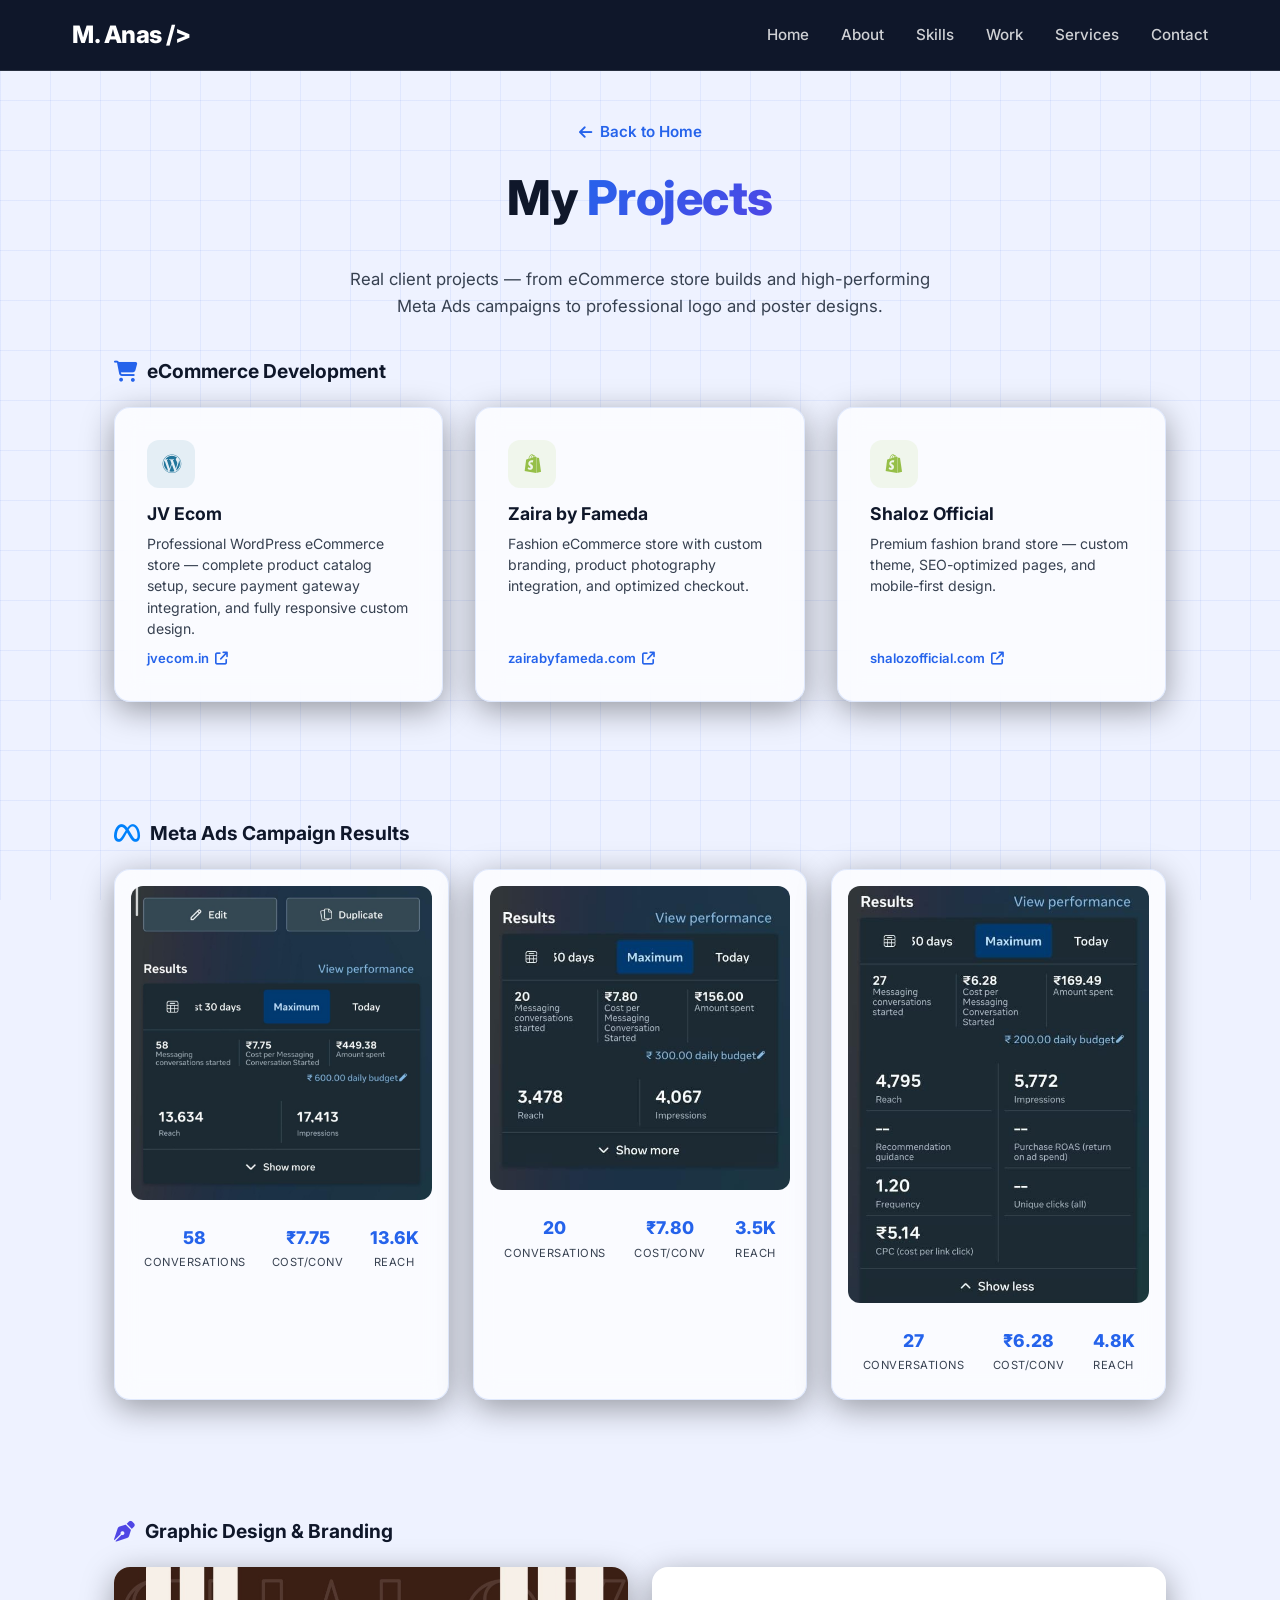
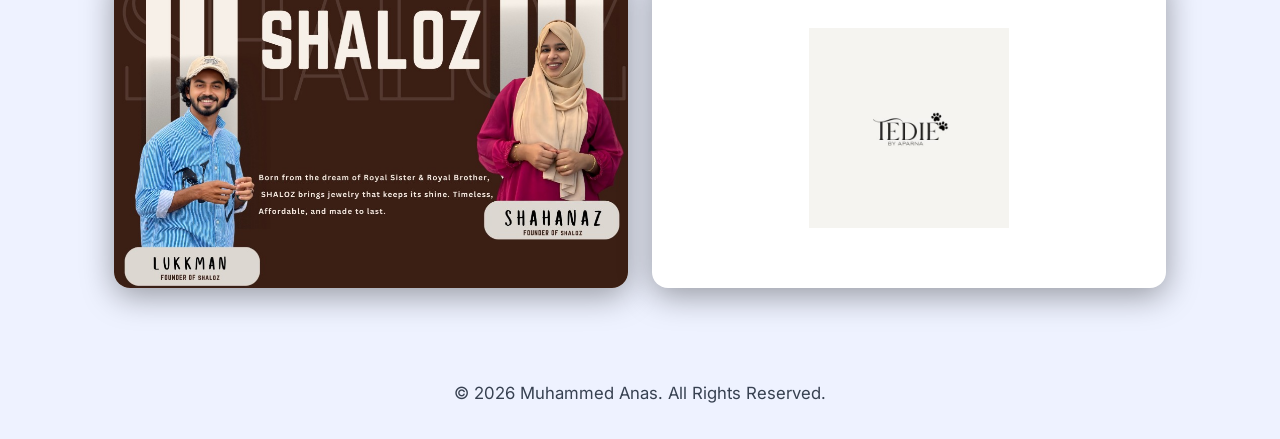
==== projects.html @ 7f7f7939 "Update nav menu: replace Experience with Work, fix logo positioning" ====
<!DOCTYPE html>
<html lang="en">
<head>
    <meta charset="UTF-8">
    <meta name="viewport" content="width=device-width, initial-scale=1.0">
    <title>My Projects | Muhammed Anas</title>
    <meta name="description" content="Portfolio of Muhammed Anas — Shopify store builds and Meta Ads campaign results.">
    <link rel="preconnect" href="https://fonts.googleapis.com">
    <link rel="preconnect" href="https://fonts.gstatic.com" crossorigin>
    <link href="https://fonts.googleapis.com/css2?family=Inter:wght@300;400;500;600;700;800&display=swap" rel="stylesheet">
    <link rel="stylesheet" href="https://cdnjs.cloudflare.com/ajax/libs/font-awesome/6.5.0/css/all.min.css">
    <link rel="stylesheet" href="style.css">
    <style>
        .projects-page-hero {
            padding: 120px 1rem 40px;
            text-align: center;
        }
        .back-btn {
            display: inline-flex;
            align-items: center;
            gap: 8px;
            color: var(--neon-blue);
            text-decoration: none;
            font-weight: 600;
            font-size: 0.95rem;
            margin-bottom: 1.5rem;
            transition: var(--transition-smooth);
        }
        .back-btn:hover { opacity: 0.7; }
    </style>
</head>
<body>
    <!-- Navigation -->
    <nav class="glass-nav" id="mainNav">
        <div class="nav-container">
            <a href="index.html" class="logo">M. Anas /&gt;</a>
            <ul class="nav-links" id="navLinks">
                <li><a href="index.html">Home</a></li>
                <li><a href="index.html#about">About</a></li>
                <li><a href="index.html#skills">Skills</a></li>
                <li><a href="projects.html">Work</a></li>
                <li><a href="index.html#services">Services</a></li>
                <li><a href="index.html#contact">Contact</a></li>
            </ul>
            <div class="mobile-menu-btn" id="mobileMenuBtn" onclick="document.getElementById('navLinks').classList.toggle('active'); this.classList.toggle('active')">
                <span></span><span></span><span></span>
            </div>
        </div>
    </nav>

    <!-- Page Header -->
    <div class="projects-page-hero">
        <a href="index.html" class="back-btn"><i class="fa-solid fa-arrow-left"></i> Back to Home</a>
        <h1 class="section-title" style="font-size: clamp(2rem, 6vw, 3rem);">My <span class="text-gradient">Projects</span></h1>
        <p class="text-muted mx-auto max-w-600">Real client projects — from eCommerce store builds and high-performing Meta Ads campaigns to professional logo and poster designs.</p>
    </div>

    <!-- eCommerce Projects -->
    <section class="section" style="padding-top: 0;">
        <div class="container">
            <h3 class="subsection-title"><i class="fa-solid fa-cart-shopping" style="color: var(--neon-blue);"></i> eCommerce Development</h3>
            <div class="projects-grid">
                <a href="https://www.jvecom.in" target="_blank" class="glass-panel project-card">
                    <div class="project-icon" style="background: rgba(33, 117, 155, 0.1);"><i class="fa-brands fa-wordpress" style="color: #21759b;"></i></div>
                    <h4>JV Ecom</h4>
                    <p class="text-muted">Professional WordPress eCommerce store — complete product catalog setup, secure payment gateway integration, and fully responsive custom design.</p>
                    <span class="project-link">jvecom.in <i class="fa-solid fa-arrow-up-right-from-square"></i></span>
                </a>
                <a href="https://www.zairabyfameda.com" target="_blank" class="glass-panel project-card">
                    <div class="project-icon" style="background: rgba(150, 191, 72, 0.1);"><i class="fa-brands fa-shopify" style="color: #96bf48;"></i></div>
                    <h4>Zaira by Fameda</h4>
                    <p class="text-muted">Fashion eCommerce store with custom branding, product photography integration, and optimized checkout.</p>
                    <span class="project-link">zairabyfameda.com <i class="fa-solid fa-arrow-up-right-from-square"></i></span>
                </a>
                <a href="https://www.shalozofficial.com" target="_blank" class="glass-panel project-card">
                    <div class="project-icon" style="background: rgba(150, 191, 72, 0.1);"><i class="fa-brands fa-shopify" style="color: #96bf48;"></i></div>
                    <h4>Shaloz Official</h4>
                    <p class="text-muted">Premium fashion brand store — custom theme, SEO-optimized pages, and mobile-first design.</p>
                    <span class="project-link">shalozofficial.com <i class="fa-solid fa-arrow-up-right-from-square"></i></span>
                </a>
            </div>
        </div>
    </section>

    <!-- Meta Ads Results -->
    <section class="section">
        <div class="container">
            <h3 class="subsection-title"><i class="fa-brands fa-meta" style="color: #0081FB;"></i> Meta Ads Campaign Results</h3>
            <div class="meta-ads-grid">
                <div class="glass-panel meta-ads-card">
                    <img src="meta-ads-1.jpg" alt="Meta Ads Campaign 1 — 58 Conversations, 13.6K Reach" class="meta-ads-img">
                    <div class="meta-ads-stats">
                        <div class="meta-stat"><span class="meta-stat-value">58</span><span class="meta-stat-label">Conversations</span></div>
                        <div class="meta-stat"><span class="meta-stat-value">₹7.75</span><span class="meta-stat-label">Cost/Conv</span></div>
                        <div class="meta-stat"><span class="meta-stat-value">13.6K</span><span class="meta-stat-label">Reach</span></div>
                    </div>
                </div>
                <div class="glass-panel meta-ads-card">
                    <img src="meta-ads-2.jpg" alt="Meta Ads Campaign 2 — 20 Conversations, 3.5K Reach" class="meta-ads-img">
                    <div class="meta-ads-stats">
                        <div class="meta-stat"><span class="meta-stat-value">20</span><span class="meta-stat-label">Conversations</span></div>
                        <div class="meta-stat"><span class="meta-stat-value">₹7.80</span><span class="meta-stat-label">Cost/Conv</span></div>
                        <div class="meta-stat"><span class="meta-stat-value">3.5K</span><span class="meta-stat-label">Reach</span></div>
                    </div>
                </div>
                <div class="glass-panel meta-ads-card">
                    <img src="meta-ads-3.jpg" alt="Meta Ads Campaign 3 — 27 Conversations, 4.8K Reach" class="meta-ads-img">
                    <div class="meta-ads-stats">
                        <div class="meta-stat"><span class="meta-stat-value">27</span><span class="meta-stat-label">Conversations</span></div>
                        <div class="meta-stat"><span class="meta-stat-value">₹6.28</span><span class="meta-stat-label">Cost/Conv</span></div>
                        <div class="meta-stat"><span class="meta-stat-value">4.8K</span><span class="meta-stat-label">Reach</span></div>
                    </div>
                </div>
            </div>
        </div>
    </section>

    <!-- Graphic Design & Branding -->
    <section class="section">
        <div class="container">
            <h3 class="subsection-title"><i class="fa-solid fa-pen-nib" style="color: var(--neon-purple);"></i> Graphic Design & Branding</h3>
            <div class="meta-ads-grid" style="align-items: center;">
                <div class="glass-panel meta-ads-card" style="padding: 0; border: none; overflow: hidden;">
                    <img src="design-poster.jpg" alt="Shaloz Poster Design" style="width: 100%; display: block;">
                </div>
                <div class="glass-panel meta-ads-card" style="padding: 2rem; display: flex; align-items: center; justify-content: center; background: #fff; border: none; height: 100%; min-height: 250px;">
                    <img src="design-logo.jpg" alt="TEDIE by Aparna Logo Design" style="max-width: 100%; max-height: 200px; object-fit: contain;">
                </div>
            </div>
        </div>
    </section>
    <!-- Footer -->
    <footer style="text-align: center; padding: 2rem 1rem; color: var(--text-secondary); font-size: 0.85rem;">
        <p>&copy; 2026 Muhammed Anas. All Rights Reserved.</p>
    </footer>
</body>
</html>
---- style.css ----
/* =============================================
   ORIGINAL DARK THEME - Grid Background Only
   ============================================= */

:root {
    --bg-deep-space: #eef2ff;
    --neon-blue: #2563eb;
    --neon-purple: #4f46e5;
    --neon-cyan: #0284c7;
    --text-primary: #0f172a;
    --text-secondary: #374151;

    --glass-bg: rgba(255, 255, 255, 0.7);
    --glass-border: rgba(37, 99, 235, 0.12);
    --glass-glow: rgba(37, 99, 235, 0.15);

    --primary-blue: #2563eb;
    --primary-violet: #4f46e5;
    --primary-cyan: #0284c7;

    --font-main: 'Inter', sans-serif;
    --transition-smooth: all 0.4s cubic-bezier(0.25, 0.46, 0.45, 0.94);
}

/* ---- Reset ---- */
* { margin: 0; padding: 0; box-sizing: border-box; scroll-behavior: smooth; }

body {
    font-family: var(--font-main);
    background-color: var(--bg-deep-space);
    color: var(--text-primary);
    overflow-x: hidden;
    line-height: 1.6;
    -webkit-font-smoothing: antialiased;
}

/* ---- Grid Background Pattern (replaces canvas) ---- */
body::before {
    content: '';
    position: fixed;
    inset: 0;
    z-index: -1;
    background-image:
        linear-gradient(rgba(37, 99, 235, 0.07) 1px, transparent 1px),
        linear-gradient(90deg, rgba(37, 99, 235, 0.07) 1px, transparent 1px);
    background-size: 50px 50px;
    pointer-events: none;
}

/* Background Animated Tools */
.background-tools {
    position: fixed;
    top: 0;
    left: 0;
    width: 100%;
    height: 100%;
    z-index: -1;
    pointer-events: none;
    overflow: hidden;
}

.tool-icon {
    position: absolute;
    font-size: clamp(2rem, 5vw, 4rem);
    color: var(--primary-blue);
    opacity: 0.15; /* Subtle but clearly visible icon opacity */
    animation: floatTool 20s linear infinite;
}

/* Random positioning for tools */
.tool-icon:nth-child(1) { top: 10%; left: 5%; animation-duration: 25s; }
.tool-icon:nth-child(2) { top: 30%; left: 85%; animation-duration: 30s; animation-delay: -5s; }
.tool-icon:nth-child(3) { top: 60%; left: 10%; animation-duration: 28s; animation-delay: -2s; }
.tool-icon:nth-child(4) { top: 80%; left: 70%; animation-duration: 35s; animation-delay: -10s; }
.tool-icon:nth-child(5) { top: 20%; left: 40%; animation-duration: 22s; animation-delay: -7s; }
.tool-icon:nth-child(6) { top: 70%; left: 45%; animation-duration: 32s; animation-delay: -12s; }
.tool-icon:nth-child(7) { top: 15%; left: 75%; animation-duration: 27s; animation-delay: -4s; }
.tool-icon:nth-child(8) { top: 85%; left: 25%; animation-duration: 29s; animation-delay: -1s; }

@keyframes floatTool {
    0% { transform: translateY(0) rotate(0deg); }
    33% { transform: translateY(-20px) rotate(5deg); }
    66% { transform: translateY(10px) rotate(-5deg); }
    100% { transform: translateY(0) rotate(0deg); }
}

/* ---- Hide old canvas ---- */
#space-canvas { display: none; }

/* ---- Typography ---- */
h1, h2, h3, h4 {
    font-weight: 800;
    line-height: 1.2;
    color: var(--text-primary);
}

p { color: var(--text-secondary); font-size: 1.05rem; font-weight: 400; }

/* Neon Text */
.neon-text-blue {
    color: var(--neon-blue);
    text-shadow: 0 0 10px rgba(0, 243, 255, 0.5), 0 0 20px rgba(0, 243, 255, 0.3);
}
.neon-text-purple {
    color: var(--neon-purple);
    text-shadow: 0 0 10px rgba(188, 19, 254, 0.5), 0 0 20px rgba(188, 19, 254, 0.3);
}
.neon-text-cyan {
    color: var(--neon-cyan);
    text-shadow: 0 0 10px rgba(15, 240, 252, 0.5), 0 0 20px rgba(15, 240, 252, 0.3);
}

.text-gradient {
    background: linear-gradient(135deg, var(--neon-blue), var(--neon-purple));
    -webkit-background-clip: text;
    -webkit-text-fill-color: transparent;
    background-clip: text;
}

/* ---- Utility ---- */
.text-center { text-align: center; }
.text-muted { color: var(--text-secondary); }
.mt-2 { margin-top: 0.4rem; }
.mt-3 { margin-top: 0.8rem; }
.mt-4 { margin-top: 1.2rem; }
.mb-3 { margin-bottom: 0.8rem; }
.mb-4 { margin-bottom: 1.5rem; }
.mx-auto { margin-left: auto; margin-right: auto; }
.max-w-600 { max-width: 600px; }

/* ---- Glassmorphism ---- */
.glass-panel {
    background: var(--glass-bg);
    backdrop-filter: blur(12px);
    -webkit-backdrop-filter: blur(12px);
    border: 1px solid var(--glass-border);
    border-radius: 16px;
    box-shadow: 0 8px 32px 0 rgba(0, 0, 0, 0.37);
    transition: var(--transition-smooth);
}
.glass-panel:hover {
    border-color: rgba(255, 255, 255, 0.2);
    box-shadow: 0 8px 32px 0 var(--glass-glow);
}

.no-wrap { white-space: nowrap; }

/* ---- Layout ---- */
.container { max-width: 1100px; margin: 0 auto; padding: 0 1.5rem; }
.section { padding: 60px 0; position: relative; }

.section-title {
    font-size: clamp(1.8rem, 5vw, 2.5rem);
    margin-bottom: 2.5rem;
    text-align: center;
    letter-spacing: -0.5px;
}
.section-title.left-align { text-align: left; margin-bottom: 1.5rem; }

/* ---- Navigation ---- */
.glass-nav {
    position: fixed;
    top: 0; left: 0;
    width: 100%;
    z-index: 1000;
    background: #0f172a; /* Professional Dark Navy Header */
    border-bottom: 1px solid rgba(255, 255, 255, 0.1);
    padding: 1rem 0;
    transition: var(--transition-smooth);
}
.nav-container {
    max-width: 1200px;
    margin: 0 auto;
    padding: 0 2rem;
    display: flex;
    justify-content: space-between;
    align-items: center;
}
.logo { 
    font-size: 1.5rem; 
    font-weight: 800; 
    text-decoration: none; 
    letter-spacing: -0.5px; 
    color: #ffffff !important; /* Logo text color changed to white to complement the dark header */
}
.nav-links { list-style: none; display: flex; gap: 2rem; }
.nav-links a {
    text-decoration: none;
    color: rgba(255, 255, 255, 0.8); /* Link text changed to slightly transparent white */
    font-weight: 500;
    font-size: 0.95rem;
    transition: color 0.3s ease;
    position: relative;
}
.nav-links a::after {
    content: '';
    position: absolute;
    bottom: -5px; left: 0;
    width: 0; height: 2px;
    background: var(--neon-blue);
    transition: width 0.3s ease;
    box-shadow: 0 0 8px var(--neon-blue);
}
.nav-links a:hover::after { width: 100%; }
.nav-links a:hover { color: #ffffff; }

.mobile-menu-btn { display: none; cursor: pointer; flex-direction: column; gap: 5px; }
.mobile-menu-btn span { width: 25px; height: 2px; background: #ffffff; transition: 0.3s; }

/* ---- Hero Section ---- */
.hero {
    min-height: 80vh;
    display: flex;
    align-items: center;
    justify-content: center;
    position: relative;
    text-align: center;
    padding: 120px 1rem 40px;
    overflow: visible;
}
.hero-content { position: relative; z-index: 10; max-width: 800px; display: flex; flex-direction: column; align-items: center; }

/* Dual Badges */
.hero-badges { display: flex; gap: 0.8rem; justify-content: center; flex-wrap: wrap; margin-bottom: 1.5rem; }
.hero-badge {
    display: inline-flex;
    align-items: center;
    gap: 6px;
    padding: 6px 16px;
    background: rgba(37, 99, 235, 0.1);
    border: 1px solid rgba(37, 99, 235, 0.3);
    color: var(--neon-blue);
    border-radius: 30px;
    font-size: 0.82rem;
    font-weight: 600;
    letter-spacing: 0.5px;
}
.hero-badge-alt {
    background: rgba(79, 70, 229, 0.1);
    border-color: rgba(79, 70, 229, 0.3);
    color: var(--neon-purple);
}

.no-wrap { white-space: nowrap; display: inline-block; }

.headline {
    font-size: clamp(2.2rem, 8vw, 4rem);
    margin-bottom: 1.5rem;
    letter-spacing: -1.5px;
}
.subheadline {
    font-size: clamp(0.95rem, 3vw, 1.15rem);
    margin-bottom: 2.5rem;
    max-width: 650px;
    line-height: 1.7;
}

.cta-group { display: flex; gap: 1rem; justify-content: center; flex-wrap: wrap; }

/* Hero Blobs */
.hero-shapes { position: absolute; top: 0; left: 0; width: 100%; height: 100%; overflow: hidden; z-index: 1; pointer-events: none; }
.shape { position: absolute; border-radius: 50%; filter: blur(80px); opacity: 0.4; }
.shape-1 { width: 400px; height: 400px; background: rgba(37, 99, 235, 0.12); top: -10%; right: -10%; animation: floatBlob 15s ease-in-out infinite alternate; }
.shape-2 { width: 300px; height: 300px; background: rgba(79, 70, 229, 0.1); bottom: -10%; left: -10%; animation: floatBlob 12s ease-in-out infinite alternate-reverse; }

@keyframes floatBlob {
    0% { transform: translate(0, 0) scale(1); }
    100% { transform: translate(-30px, 30px) scale(1.08); }
}

/* ---- Buttons ---- */
.btn {
    display: inline-flex;
    align-items: center;
    gap: 8px;
    padding: 12px 28px;
    border-radius: 30px;
    font-weight: 600;
    text-decoration: none;
    transition: var(--transition-smooth);
    cursor: pointer;
    border: none;
    font-family: var(--font-main);
    font-size: 0.95rem;
}
.btn-primary {
    background: var(--neon-blue);
    color: #fff;
    box-shadow: none;
}
.btn-primary:hover { background: #1d4ed8; transform: translateY(-3px); }

.btn-secondary {
    background: rgba(255, 255, 255, 0.8);
    color: var(--text-primary);
    border: 1px solid var(--glass-border);
    box-shadow: 0 2px 8px rgba(0,0,0,0.08);
}
.btn-secondary:hover { background: #fff; box-shadow: 0 4px 15px rgba(37,99,235,0.2); transform: translateY(-3px); }

.cta-group { 
    display: flex; 
    gap: 1rem; 
    justify-content: center; 
    align-items: center; 
    flex-wrap: wrap;
    width: 100%;
}
.btn-outline {
    background: transparent;
    color: var(--text-secondary);
    border: 1px solid var(--glass-border);
}
.btn-outline:hover { background: rgba(255,255,255,0.6); color: var(--text-primary); transform: translateY(-2px); }

/* Float hover & animations */
.float-hover { transition: transform 0.4s cubic-bezier(0.175, 0.885, 0.32, 1.275), box-shadow 0.4s ease; }
.float-hover:hover { transform: translateY(-8px); box-shadow: 0 12px 30px rgba(37, 99, 235, 0.15); }

.float-anim { animation: floatBtn 4s ease-in-out infinite; }
.float-anim-delayed { animation: floatBtn 4s ease-in-out infinite 2s; }
@keyframes floatBtn {
    0%, 100% { transform: translateY(0); }
    50% { transform: translateY(-6px); }
}

/* ---- Scroll Reveal ---- */
.reveal { opacity: 0; transform: translateY(30px); transition: all 0.8s cubic-bezier(0.16, 1, 0.3, 1); }
.reveal.active { opacity: 1; transform: translateY(0); }
.reveal-text { opacity: 0; transform: translateY(20px); animation: textFadeUp 0.8s cubic-bezier(0.16, 1, 0.3, 1) forwards; }
@keyframes textFadeUp { to { opacity: 1; transform: translateY(0); } }

/* ---- About ---- */
/* ---- Hero Visuals & About ---- */
.hero-visuals { display: flex; flex-direction: column; align-items: center; gap: 1.5rem; width: 100%; margin-bottom: 2rem; }
.about-text { position: relative; }

.education-box { padding: 1.5rem; margin: 0 auto; width: 100%; max-width: 450px; text-align: left; }
.box-title { font-size: 1.1rem; margin-bottom: 1rem; color: var(--text-primary); display: flex; align-items: center; gap: 8px; }
.box-title i { color: var(--neon-cyan); }

.education-list { list-style: none; }
.education-list li { margin-bottom: 1rem; display: flex; flex-direction: column; padding-bottom: 1rem; border-bottom: 1px solid var(--glass-border); }
.education-list li:last-child { border-bottom: none; padding-bottom: 0; margin-bottom: 0; }
.education-list strong { color: var(--neon-blue); font-weight: 600; }
.education-list span { font-size: 0.88rem; color: var(--text-secondary); margin-top: 2px; }

.profile-card { padding: 1.5rem; display: flex; flex-direction: column; align-items: center; width: 100%; max-width: 320px; margin-bottom: 1.5rem; }
.profile-avatar {
    width: 120px; height: 120px;
    border-radius: 50%;
    margin: 0 auto 1rem;
    overflow: hidden;
    border: 3px solid #ffffff;
    box-shadow: 0 0 20px rgba(37, 99, 235, 0.2);
}
.profile-img {
    width: 100%;
    height: 100%;
    object-fit: cover;
    transition: var(--transition-smooth);
}
.profile-card:hover .profile-img { transform: scale(1.1); }
.quick-stats { display: flex; gap: 1.5rem; width: 100%; justify-content: center; border-top: 1px solid var(--glass-border); padding-top: 1.5rem; }
.stat { display: flex; flex-direction: column; align-items: center; }
.stat .stat-number { font-size: 1.4rem; font-weight: 800; }
.stat .stat-label { font-size: 0.72rem; color: var(--text-secondary); text-transform: uppercase; letter-spacing: 1px; margin-top: 2px; }

/* ---- Portfolio ---- */
.mt-5 { margin-top: 2.5rem; }
.subsection-title {
    font-size: 1.2rem;
    font-weight: 700;
    color: var(--text-primary);
    margin-bottom: 1.5rem;
    display: flex;
    align-items: center;
    gap: 10px;
}
.subsection-title i { color: var(--neon-blue); font-size: 1.3rem; }

.projects-grid {
    display: grid;
    grid-template-columns: repeat(auto-fit, minmax(280px, 1fr));
    gap: 1.5rem;
}
.project-card {
    padding: 1.8rem;
    text-decoration: none;
    color: var(--text-primary);
    display: flex;
    flex-direction: column;
    gap: 0.6rem;
    transition: transform 0.3s ease, box-shadow 0.3s ease;
    cursor: pointer;
}
.project-card:hover {
    transform: translateY(-6px);
    box-shadow: 0 12px 30px rgba(37, 99, 235, 0.12);
}
.project-icon {
    width: 48px; height: 48px;
    border-radius: 12px;
    background: rgba(37, 99, 235, 0.1);
    display: flex;
    align-items: center;
    justify-content: center;
    font-size: 1.2rem;
    color: var(--neon-blue);
    margin-bottom: 0.3rem;
}
.project-card h4 { font-size: 1.1rem; font-weight: 700; }
.project-card p { font-size: 0.88rem; line-height: 1.5; }
.project-link {
    font-size: 0.82rem;
    color: var(--neon-blue);
    font-weight: 600;
    margin-top: auto;
    display: flex;
    align-items: center;
    gap: 6px;
}

/* Meta Ads Cards */
.meta-ads-grid {
    display: grid;
    grid-template-columns: repeat(auto-fit, minmax(260px, 1fr));
    gap: 1.5rem;
}
.meta-ads-card {
    padding: 1rem;
    overflow: hidden;
    display: flex;
    flex-direction: column;
    gap: 1rem;
}
.meta-ads-img {
    width: 100%;
    border-radius: 12px;
    object-fit: cover;
}
.meta-ads-stats {
    display: flex;
    justify-content: space-around;
    text-align: center;
    padding: 0.5rem 0;
}
.meta-stat { display: flex; flex-direction: column; gap: 2px; }
.meta-stat-value {
    font-size: 1.1rem;
    font-weight: 800;
    color: var(--neon-blue);
}
.meta-stat-label {
    font-size: 0.7rem;
    color: var(--text-secondary);
    text-transform: uppercase;
    letter-spacing: 0.5px;
}

/* ---- Skills ---- */
.skills-wrapper { display: flex; flex-direction: column; gap: 1.5rem; }
.skills-category { padding: 2rem; }
.skills-category h3 { margin-bottom: 1.5rem; font-size: 1.2rem; display: flex; align-items: center; gap: 10px; }

.tags { display: flex; gap: 0.7rem; flex-wrap: wrap; }
.tag {
    font-size: 0.83rem; padding: 0.45rem 0.9rem; border-radius: 6px;
    background: rgba(37, 99, 235, 0.08); border: 1px solid rgba(37, 99, 235, 0.2);
    color: var(--neon-blue); font-weight: 500;
    display: inline-flex; align-items: center; gap: 5px;
}
.tag-soft { background: rgba(79,70,229,0.08); border-color: rgba(79,70,229,0.2); color: var(--neon-purple); }
.tag-lang { background: rgba(2,132,199,0.08); border-color: rgba(2,132,199,0.2); color: var(--neon-cyan); }

/* ---- Experience ---- */
.timeline { max-width: 800px; margin: 0 auto; }
.timeline-item { padding: 2.5rem; margin-bottom: 2rem; border-left: 3px solid var(--neon-blue); border-radius: 0 16px 16px 0; }
.timeline-header { display: flex; justify-content: space-between; align-items: center; flex-wrap: wrap; gap: 1rem; }
.timeline-header h3 { font-size: 1.25rem; }
.badge { background: var(--neon-blue); color: #fff; padding: 4px 14px; border-radius: 20px; font-size: 0.78rem; font-weight: 700; }
.experience-list { list-style: none; }
.experience-list li { margin-bottom: 0.8rem; padding-left: 1.5rem; position: relative; color: var(--text-secondary); font-size: 0.95rem; }
.experience-list li::before { content: "→"; position: absolute; left: 0; color: var(--neon-blue); font-weight: bold; }
.experience-list li strong { color: var(--text-primary); }

/* ---- Services ---- */
.services-grid { display: grid; grid-template-columns: repeat(auto-fit, minmax(240px, 1fr)); gap: 1.5rem; }
.service-card { padding: 2.5rem 2rem; }
.service-icon {
    font-size: 2rem; margin-bottom: 1.5rem;
    width: 58px; height: 58px; border-radius: 14px;
    background: rgba(37, 99, 235, 0.08); border: 1px solid rgba(37, 99, 235, 0.15);
    display: flex; align-items: center; justify-content: center;
}
.service-card h3 { font-size: 1.15rem; margin-bottom: 0.8rem; }
.service-card p { font-size: 0.95rem; }

/* Brand icon colors */
.meta-icon { color: #0082FB; }
.shopify-icon { color: #96bf48; }
.google-icon { color: #EA4335; }
.design-icon { color: var(--neon-purple); }

.skill-icon { color: var(--neon-blue); margin-right: 4px; }
.contact-icon { font-size: 1.2rem; color: var(--neon-blue); width: 20px; flex-shrink: 0; }
.result-icon { color: var(--neon-blue); margin-right: 6px; }

.project-logo {
    font-size: 1.8rem; width: 52px; height: 52px; border-radius: 12px;
    display: flex; align-items: center; justify-content: center;
    margin-bottom: 1.2rem; border: 1px solid var(--glass-border);
    background: var(--glass-bg);
}

/* ---- Projects ---- */
.projects-grid { display: grid; grid-template-columns: repeat(auto-fit, minmax(300px, 1fr)); gap: 2rem; }
.project-card { padding: 2rem; }
.project-content h3 { font-size: 1.25rem; margin-bottom: 0.8rem; }
.project-results { list-style: none; margin-top: 1rem; padding-top: 1rem; border-top: 1px solid var(--glass-border); }
.project-results li { font-size: 0.9rem; color: var(--text-secondary); margin-bottom: 0.5rem; font-weight: 500; }

/* Inline Google SVG */
.google-svg-sm { display: inline-flex; align-items: center; width: 1em; height: 1em; vertical-align: middle; }
.google-svg-sm svg { width: 100%; height: 100%; }

/* ---- Why Hire Me ---- */
.why-grid { display: grid; grid-template-columns: repeat(auto-fit, minmax(240px, 1fr)); gap: 1.5rem; }
.why-card { padding: 2.5rem 2rem; text-align: center; }
.why-icon {
    font-size: 1.6rem; width: 58px; height: 58px; border-radius: 14px;
    background: rgba(37, 99, 235, 0.08); border: 1px solid rgba(37, 99, 235, 0.15);
    display: flex; align-items: center; justify-content: center;
    margin: 0 auto 1.2rem; color: var(--neon-blue);
}
.why-card h3 { font-size: 1.1rem; margin-bottom: 0.8rem; }

/* ---- Contact ---- */
.contact-wrapper { display: grid; grid-template-columns: 1fr 1.5fr; gap: 2rem; }
.contact-info { padding: 2.5rem; }
.contact-info h3 { font-size: 1.4rem; margin-bottom: 1.5rem; }
.contact-item { display: flex; align-items: center; gap: 1rem; margin-bottom: 1.2rem; }
.contact-item a, .contact-item span { color: var(--text-secondary); text-decoration: none; font-size: 1rem; transition: color 0.3s; }
.contact-item a:hover { color: var(--neon-cyan); }

.social-links { display: flex; gap: 0.8rem; margin-top: 1.5rem; flex-wrap: wrap; }
.btn-social { display: inline-flex; align-items: center; gap: 8px; padding: 10px 18px; border-radius: 8px; font-size: 0.88rem; font-weight: 700; text-decoration: none; transition: var(--transition-smooth); border: 1px solid var(--glass-border); }
.linkedin-btn { background: rgba(10,102,194,0.1); color: #4da3ff; border-color: rgba(10,102,194,0.3); }
.linkedin-btn:hover { background: rgba(10,102,194,0.2); transform: translateY(-2px); }
.instagram-btn { background: rgba(225,48,108,0.1); color: #ff7aaa; border-color: rgba(225,48,108,0.3); }
.instagram-btn:hover { background: rgba(225,48,108,0.2); transform: translateY(-2px); }

.contact-form { padding: 2.5rem; display: flex; flex-direction: column; gap: 1.2rem; }
.glass-input {
    width: 100%;
    padding: 13px 16px;
    background: rgba(255, 255, 255, 0.6);
    border: 1px solid var(--glass-border);
    border-radius: 8px;
    color: var(--text-primary);
    font-family: var(--font-main);
    font-size: 0.95rem;
    transition: var(--transition-smooth);
}
.glass-input::placeholder { color: var(--text-secondary); opacity: 0.7; }
.glass-input:focus { outline: none; border-color: var(--neon-blue); box-shadow: 0 0 0 3px rgba(37, 99, 235, 0.12); background: #fff; }

.w-100 { width: 100%; }

/* ---- Footer ---- */
.footer {
    text-align: center; padding: 2rem; margin-top: 4rem;
    border-radius: 0; border-bottom: none; border-left: none; border-right: none;
    background: rgba(220, 230, 255, 0.6);
    border-top: 1px solid var(--glass-border);
}
.footer p { font-size: 0.88rem; }

/* ---- Responsive ---- */
@media (max-width: 992px) {
    .about-grid { grid-template-columns: 1fr; gap: 2.5rem; }
    .contact-wrapper { grid-template-columns: 1fr; }
    .profile-card { position: static; }
    .headline { font-size: 3rem; }
}

@media (max-width: 768px) {
    .nav-links {
        position: fixed;
        top: 0; right: -100%;
        height: 100vh; width: 100%;
        background: rgba(15, 23, 42, 0.98); /* Professional Dark Menu */
        backdrop-filter: blur(20px);
        flex-direction: column;
        justify-content: center;
        align-items: center;
        gap: 2rem;
        transition: 0.4s cubic-bezier(0.16, 1, 0.3, 1);
    }
    .nav-links a { font-size: 1.3rem; color: #ffffff; }
    .nav-links.active { right: 0; }
    .mobile-menu-btn { display: flex; z-index: 1001; }
    .mobile-menu-btn.active span:nth-child(1) { transform: translateY(7px) rotate(45deg); }
    .mobile-menu-btn.active span:nth-child(2) { opacity: 0; }
    .mobile-menu-btn.active span:nth-child(3) { transform: translateY(-7px) rotate(-45deg); }
    
    .headline { font-size: clamp(1.6rem, 9vw, 2.2rem); letter-spacing: -0.5px; line-height: 1.2; }
    
    .hero-badges {
        flex-wrap: nowrap !important;
        gap: 0.4rem;
        width: 100%;
        justify-content: flex-start;
        overflow-x: auto;
        padding-bottom: 5px;
        -ms-overflow-style: none;  /* IE and Edge */
        scrollbar-width: none;  /* Firefox */
    }
    .hero-badges::-webkit-scrollbar { display: none; } /* Chrome, Safari, Opera */

    .hero-badge {
        font-size: 0.65rem;
        padding: 5px 12px;
        white-space: nowrap;
        flex: 0 0 auto;
    }

    .cta-group { 
        flex-direction: row !important; 
        flex-wrap: wrap;
        gap: 0.5rem;
        justify-content: center;
        width: 100%;
    }

    .cta-group .btn {
        padding: 12px 16px;
        font-size: 0.75rem;
        flex: 0 0 auto;
        white-space: nowrap;
    }

    .section { padding: 40px 0; }
    .container { padding: 0 1rem; }
    .projects-grid, .services-grid, .why-grid { grid-template-columns: 1fr; gap: 1rem; }
    .hero { padding-top: 100px; min-height: auto; }
    .hero-visuals { width: 100%; }
    .profile-card, .education-box { max-width: 100%; }
}

@media (max-width: 480px) {
    .headline { font-size: 1.5rem; }
    .subheadline { font-size: 0.85rem; margin-bottom: 1.5rem; }
}
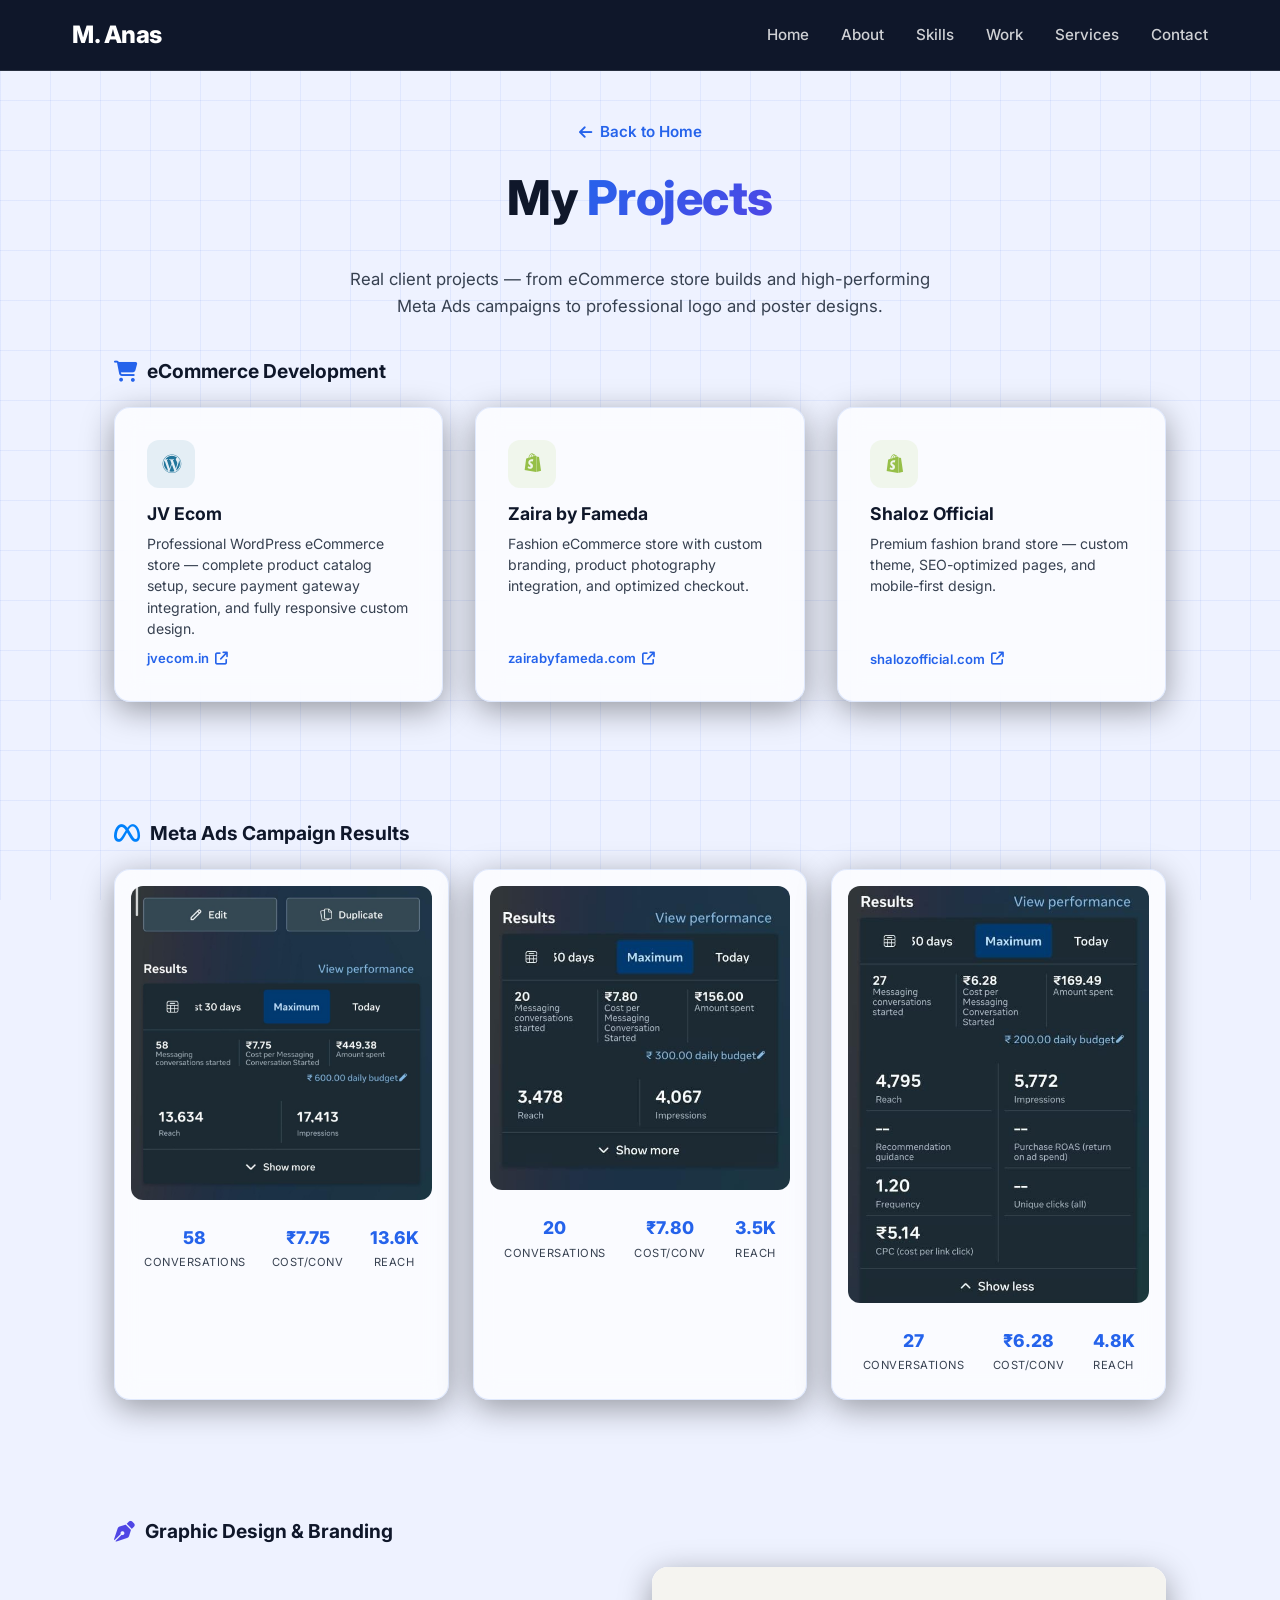
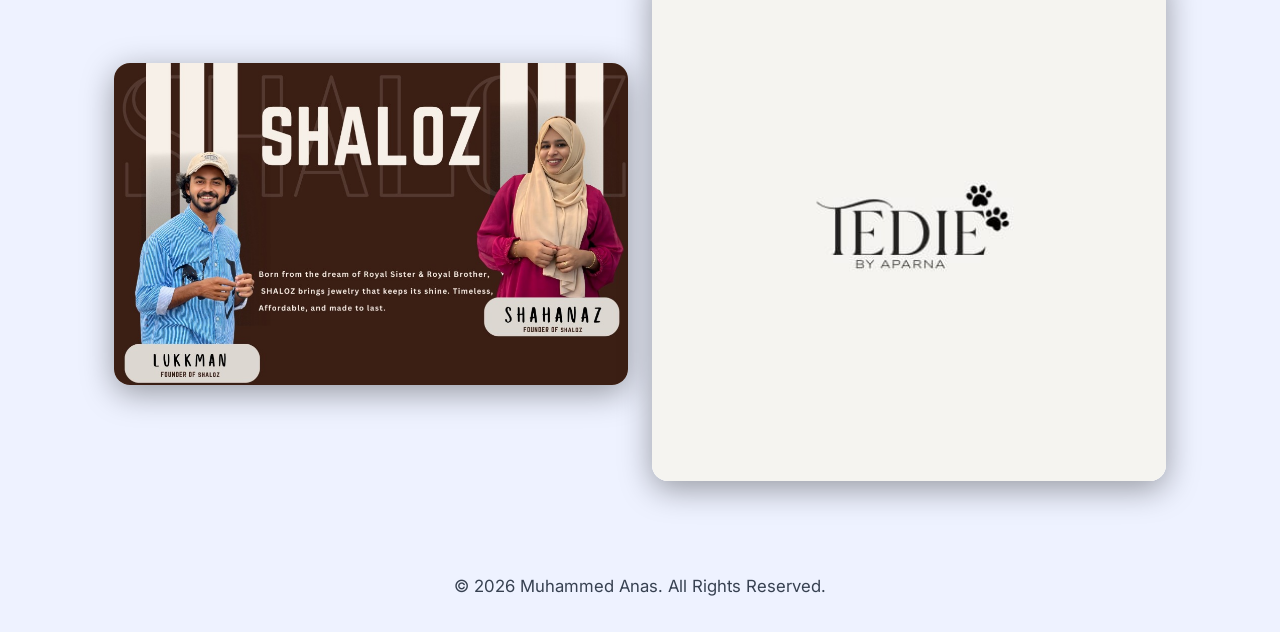
==== commit 0a6b08ad: "Match logo styling to poster and remove /> from nav logo" ====
--- a/projects.html
+++ b/projects.html
@@ -33,7 +33,7 @@
     <!-- Navigation -->
     <nav class="glass-nav" id="mainNav">
         <div class="nav-container">
-            <a href="index.html" class="logo">M. Anas /&gt;</a>
+            <a href="index.html" class="logo">M. Anas</a>
             <ul class="nav-links" id="navLinks">
                 <li><a href="index.html">Home</a></li>
                 <li><a href="index.html#about">About</a></li>
@@ -123,8 +123,8 @@
                 <div class="glass-panel meta-ads-card" style="padding: 0; border: none; overflow: hidden;">
                     <img src="design-poster.jpg" alt="Shaloz Poster Design" style="width: 100%; display: block;">
                 </div>
-                <div class="glass-panel meta-ads-card" style="padding: 2rem; display: flex; align-items: center; justify-content: center; background: #fff; border: none; height: 100%; min-height: 250px;">
-                    <img src="design-logo.jpg" alt="TEDIE by Aparna Logo Design" style="max-width: 100%; max-height: 200px; object-fit: contain;">
+                <div class="glass-panel meta-ads-card" style="padding: 0; border: none; overflow: hidden;">
+                    <img src="design-logo.jpg" alt="TEDIE by Aparna Logo Design" style="width: 100%; display: block;">
                 </div>
             </div>
         </div>
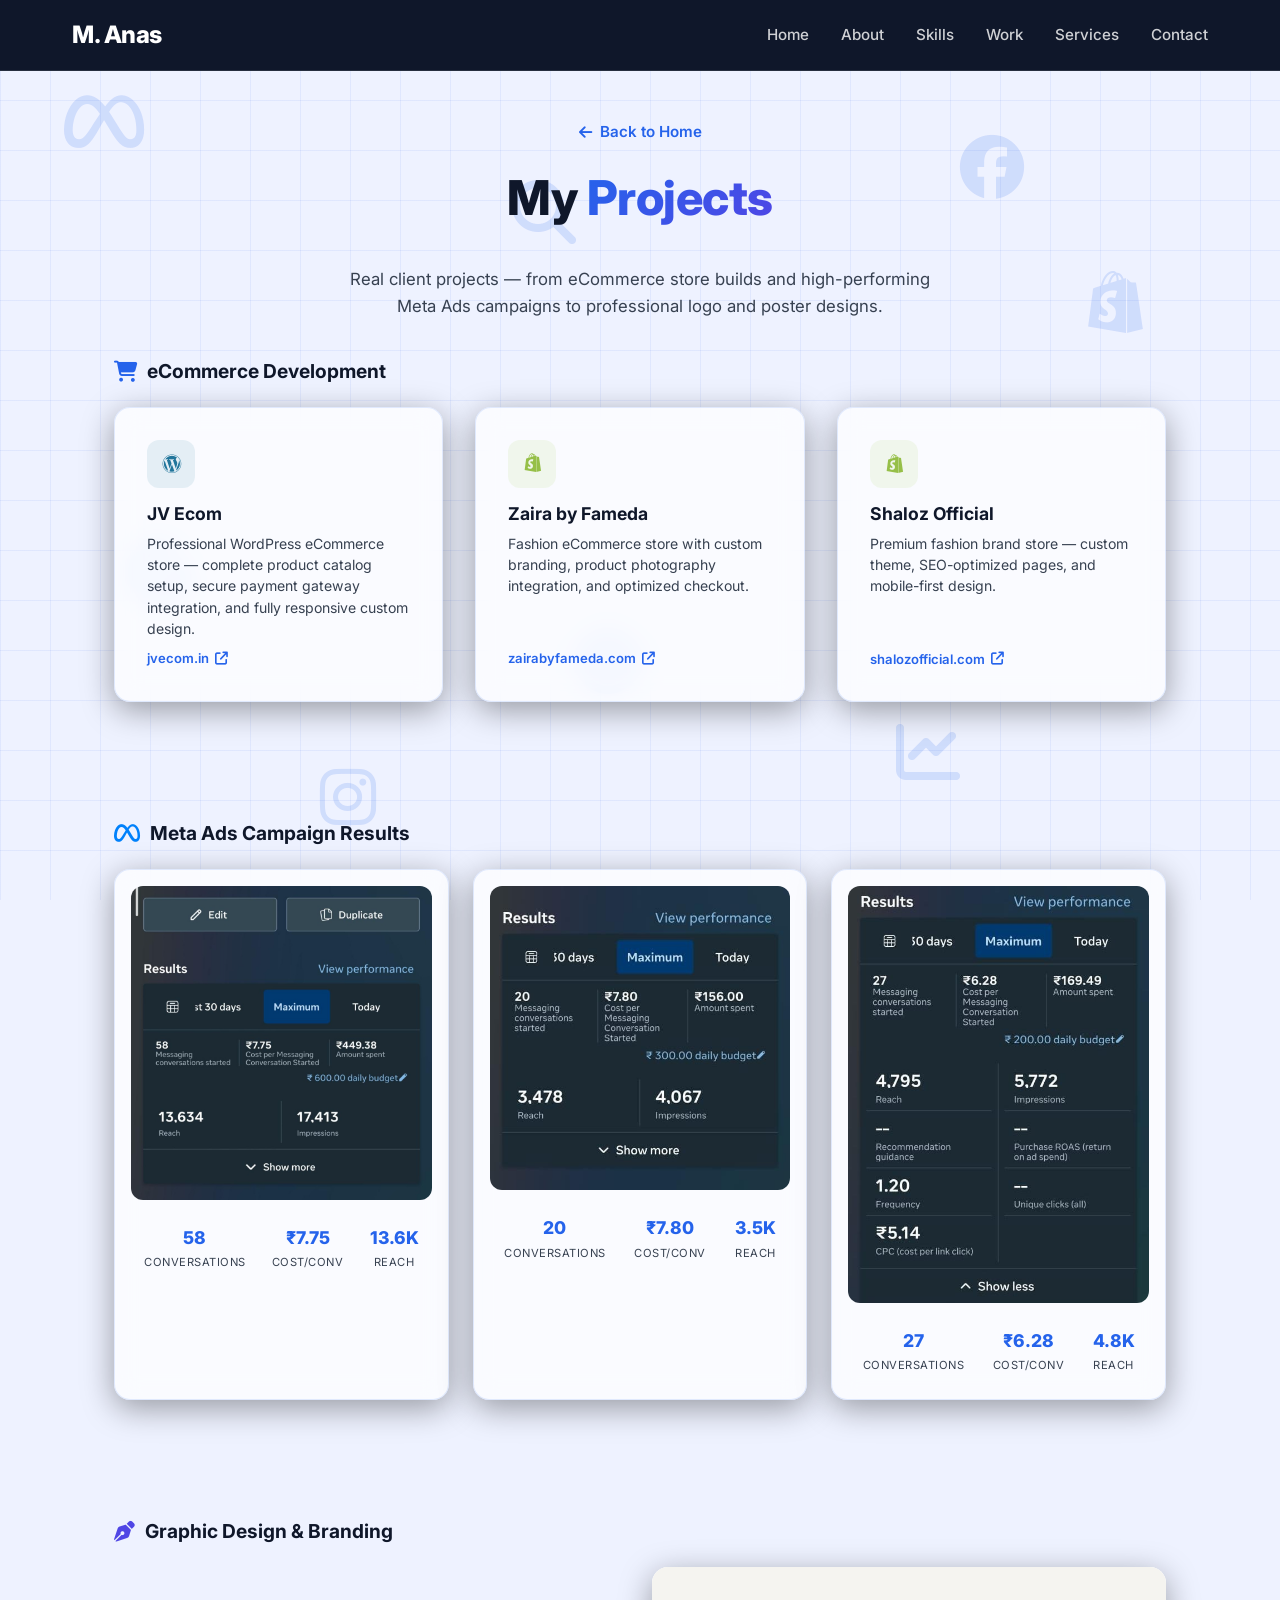
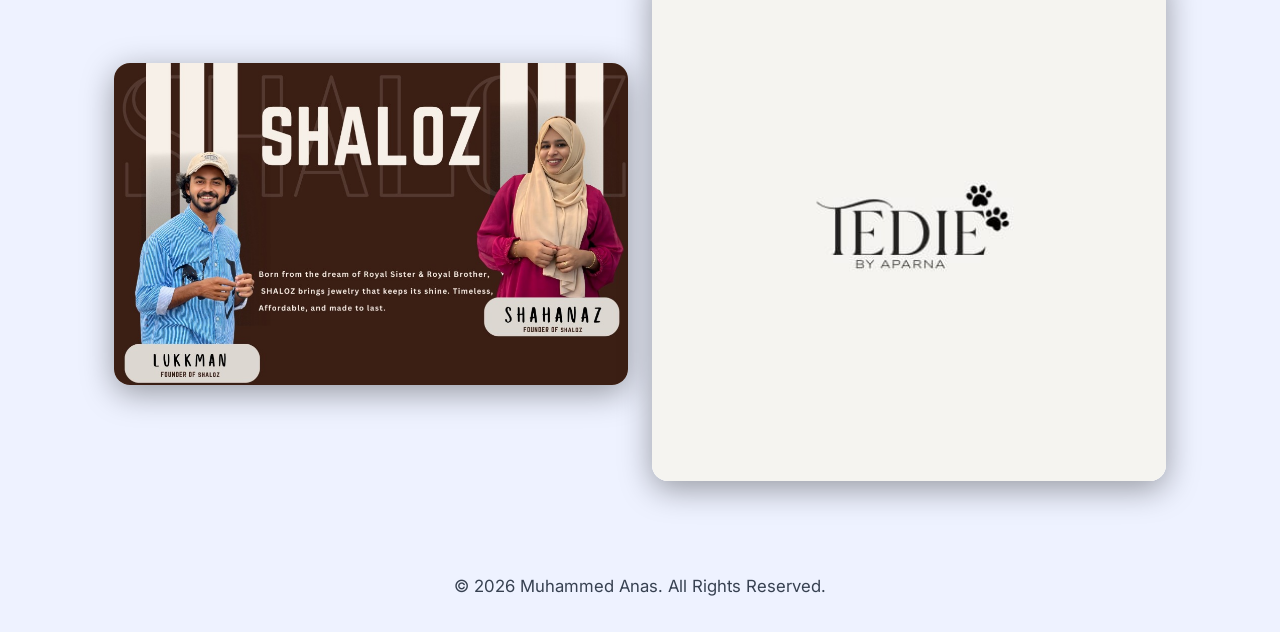
==== commit ceaf9f81: "Add background animations and tools to projects page for consistency" ====
--- a/projects.html
+++ b/projects.html
@@ -30,6 +30,18 @@
     </style>
 </head>
 <body>
+    <!-- Background Elements -->
+    <div class="background-tools">
+        <i class="fa-brands fa-meta tool-icon"></i>
+        <i class="fa-brands fa-shopify tool-icon"></i>
+        <i class="fa-brands fa-google tool-icon"></i>
+        <i class="fa-solid fa-chart-line tool-icon"></i>
+        <i class="fa-solid fa-magnifying-glass tool-icon"></i>
+        <i class="fa-solid fa-bullseye tool-icon"></i>
+        <i class="fa-brands fa-facebook tool-icon"></i>
+        <i class="fa-brands fa-instagram tool-icon"></i>
+    </div>
+    <canvas id="space-canvas"></canvas>
     <!-- Navigation -->
     <nav class="glass-nav" id="mainNav">
         <div class="nav-container">
@@ -133,5 +145,6 @@
     <footer style="text-align: center; padding: 2rem 1rem; color: var(--text-secondary); font-size: 0.85rem;">
         <p>&copy; 2026 Muhammed Anas. All Rights Reserved.</p>
     </footer>
+    <script src="main.js"></script>
 </body>
 </html>
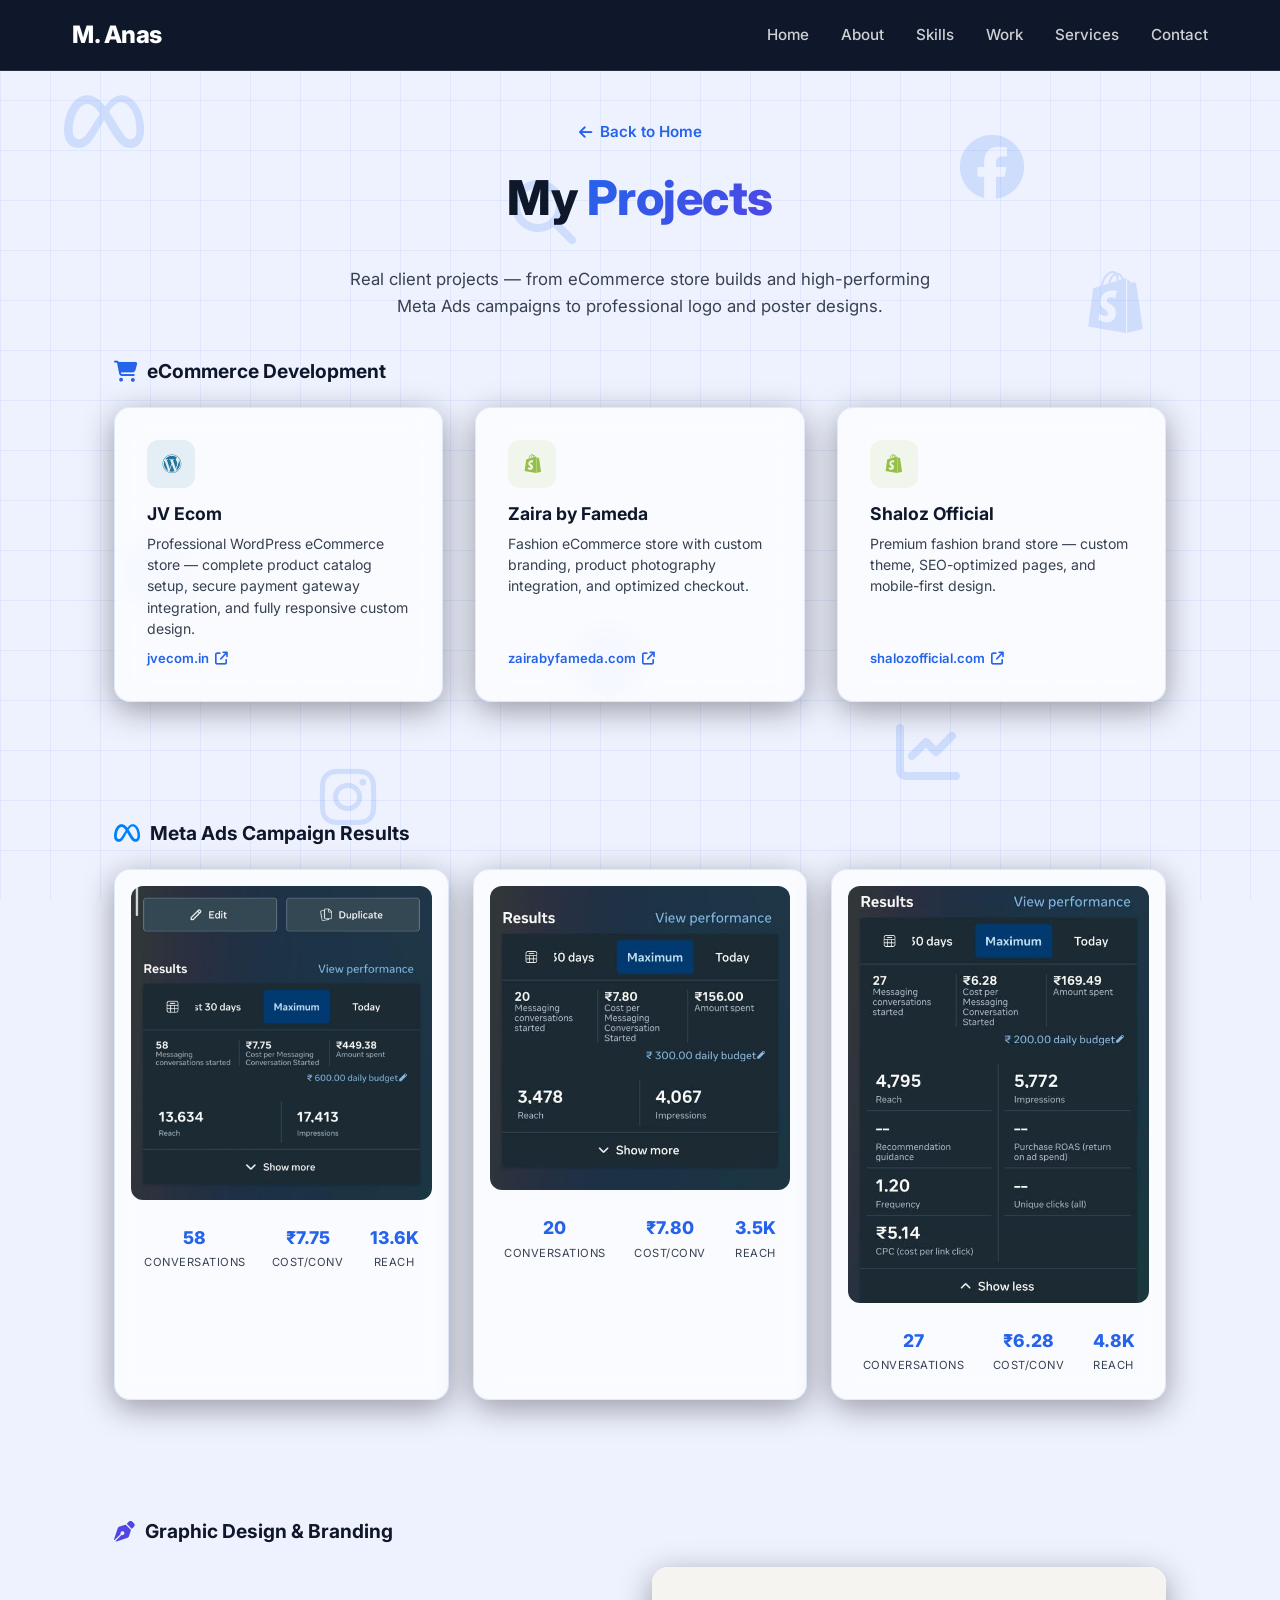
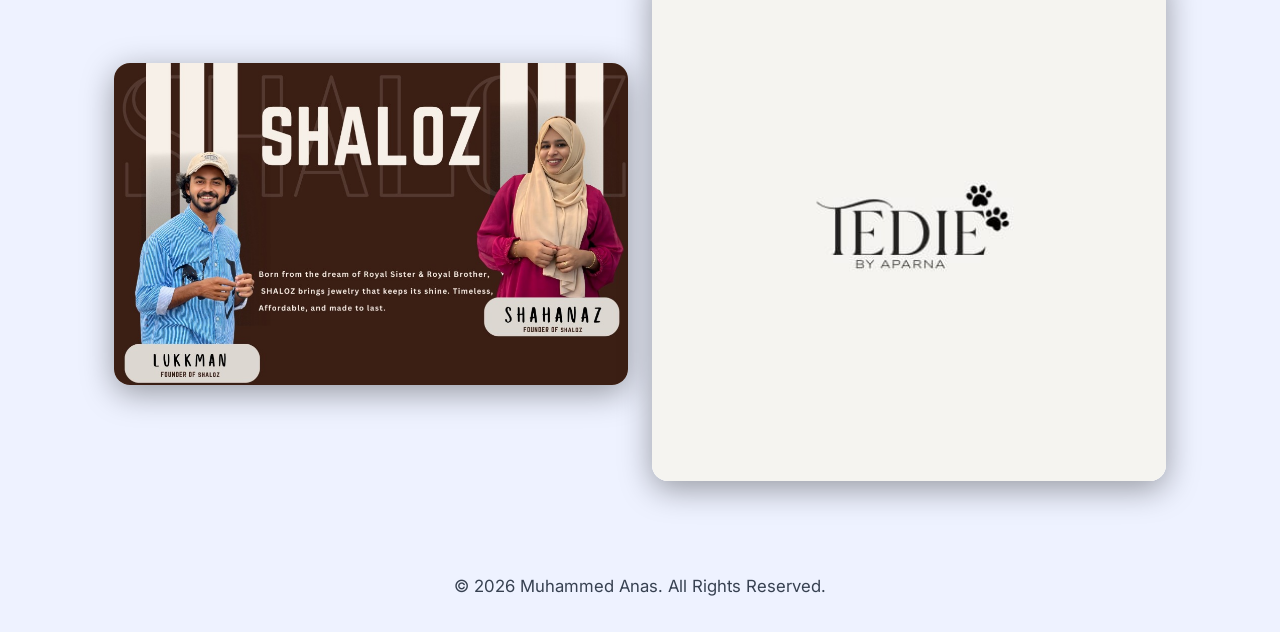
==== commit 08ddb9a8: "Fix nav IDs to resolve JS error and enable background animation" ====
--- a/projects.html
+++ b/projects.html
@@ -43,10 +43,10 @@
     </div>
     <canvas id="space-canvas"></canvas>
     <!-- Navigation -->
-    <nav class="glass-nav" id="mainNav">
+    <nav class="glass-nav" id="navbar">
         <div class="nav-container">
             <a href="index.html" class="logo">M. Anas</a>
-            <ul class="nav-links" id="navLinks">
+            <ul class="nav-links">
                 <li><a href="index.html">Home</a></li>
                 <li><a href="index.html#about">About</a></li>
                 <li><a href="index.html#skills">Skills</a></li>
@@ -54,7 +54,7 @@
                 <li><a href="index.html#services">Services</a></li>
                 <li><a href="index.html#contact">Contact</a></li>
             </ul>
-            <div class="mobile-menu-btn" id="mobileMenuBtn" onclick="document.getElementById('navLinks').classList.toggle('active'); this.classList.toggle('active')">
+            <div class="mobile-menu-btn" id="mobile-menu-btn">
                 <span></span><span></span><span></span>
             </div>
         </div>
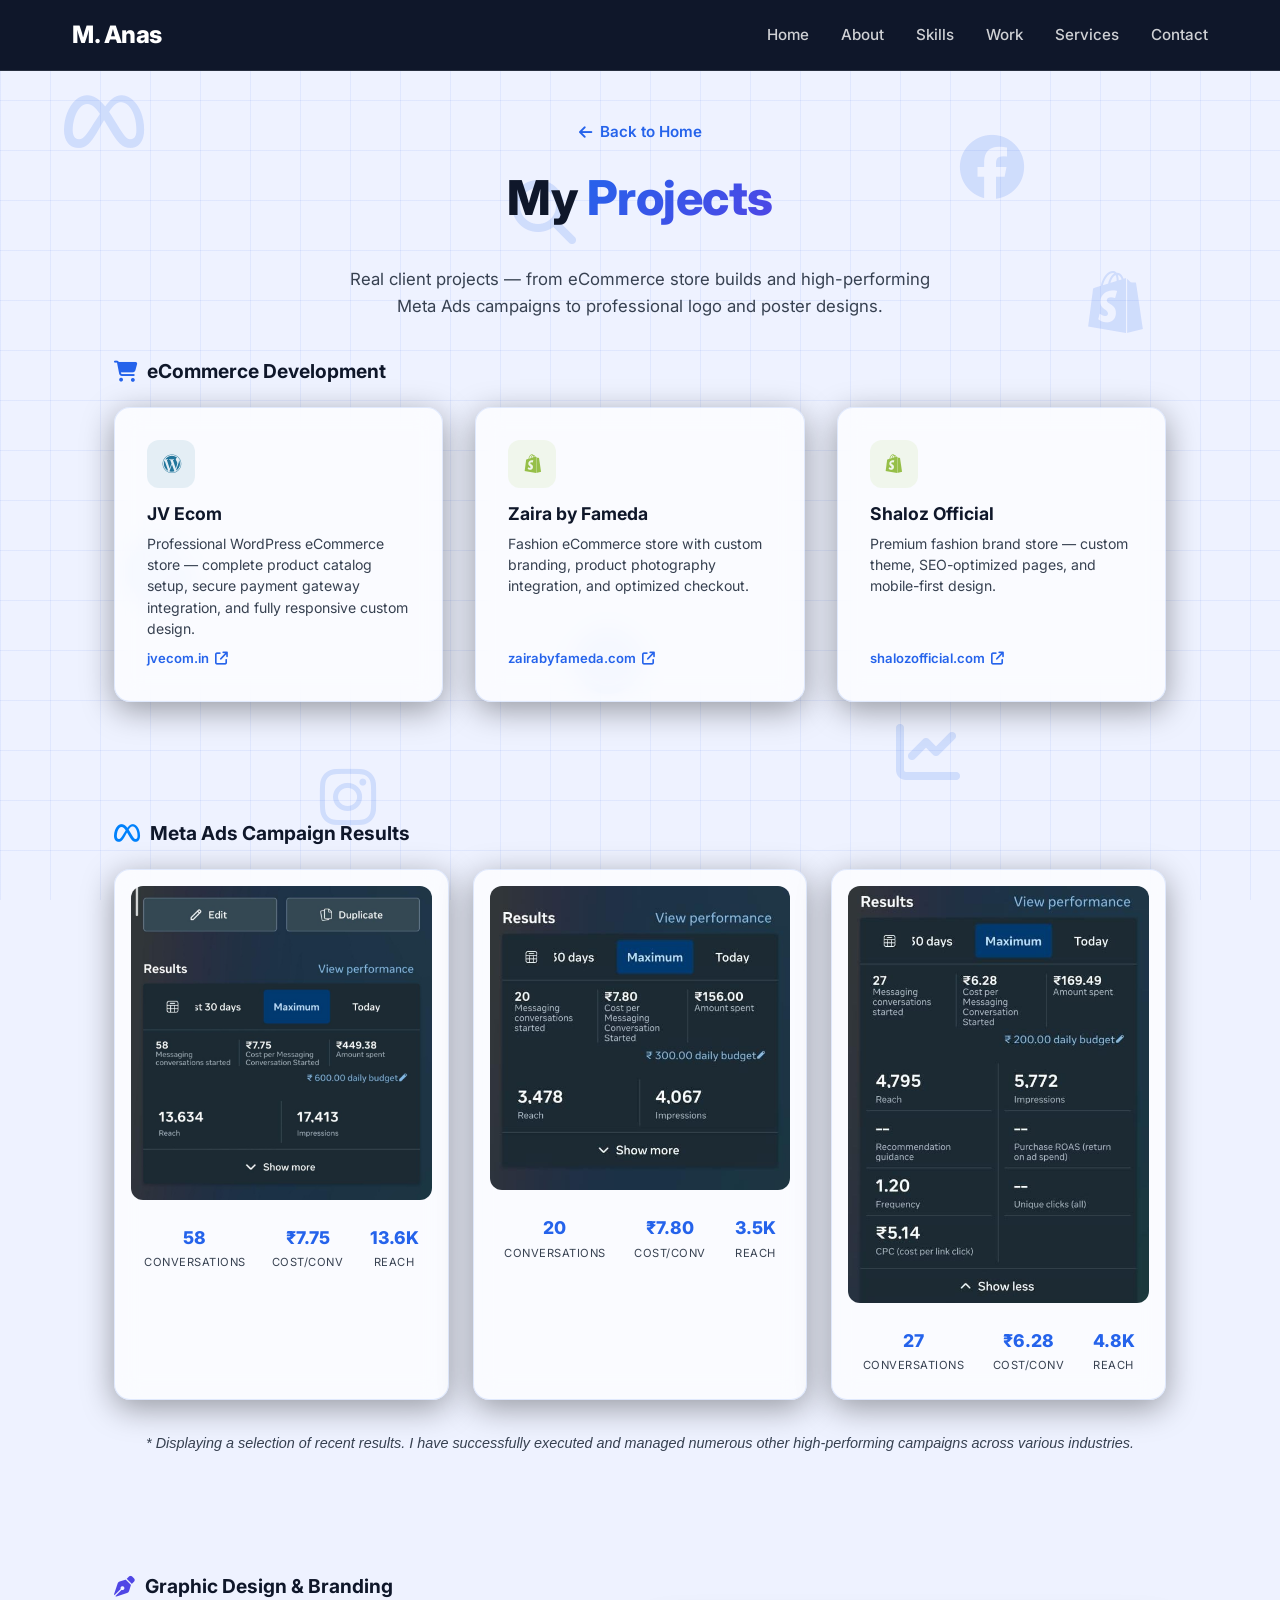
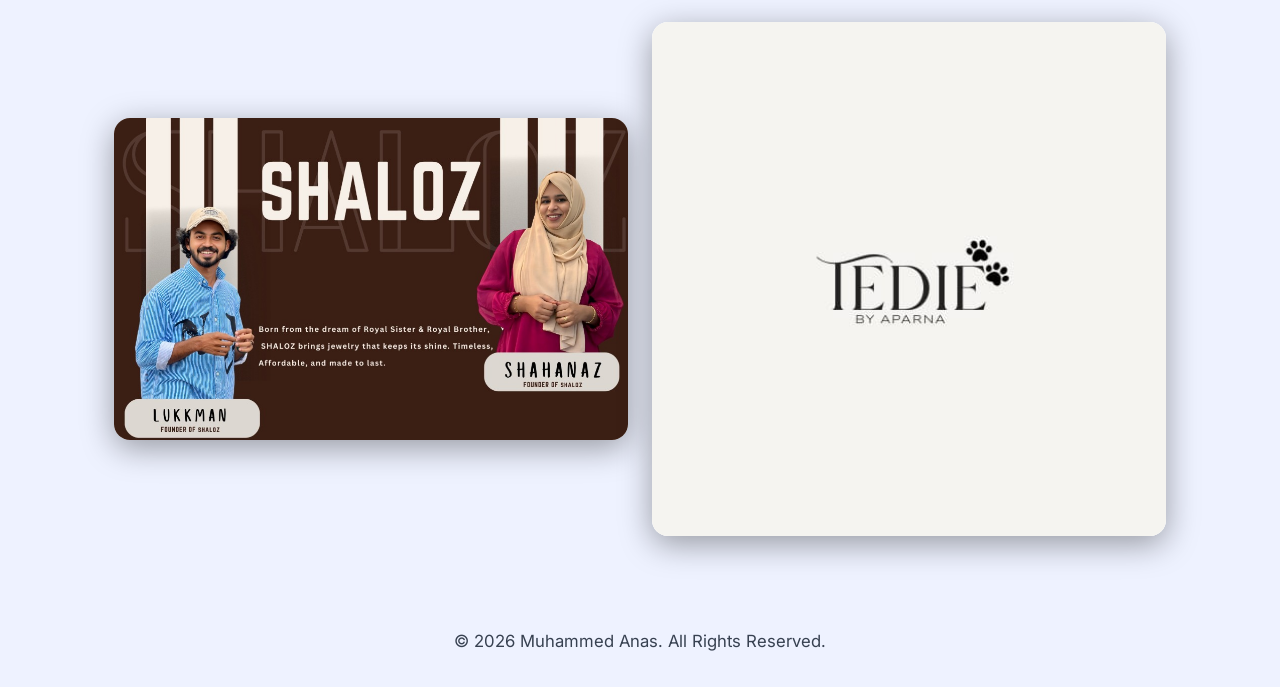
==== commit ffb2a5f5: "Add caption below Meta Ads results indicating multiple successful campaigns" ====
--- a/projects.html
+++ b/projects.html
@@ -124,6 +124,9 @@
                     </div>
                 </div>
             </div>
+            <p class="text-center text-muted" style="margin-top: 2rem; font-size: 0.9rem; font-style: italic;">
+                * Displaying a selection of recent results. I have successfully executed and managed numerous other high-performing campaigns across various industries.
+            </p>
         </div>
     </section>
 
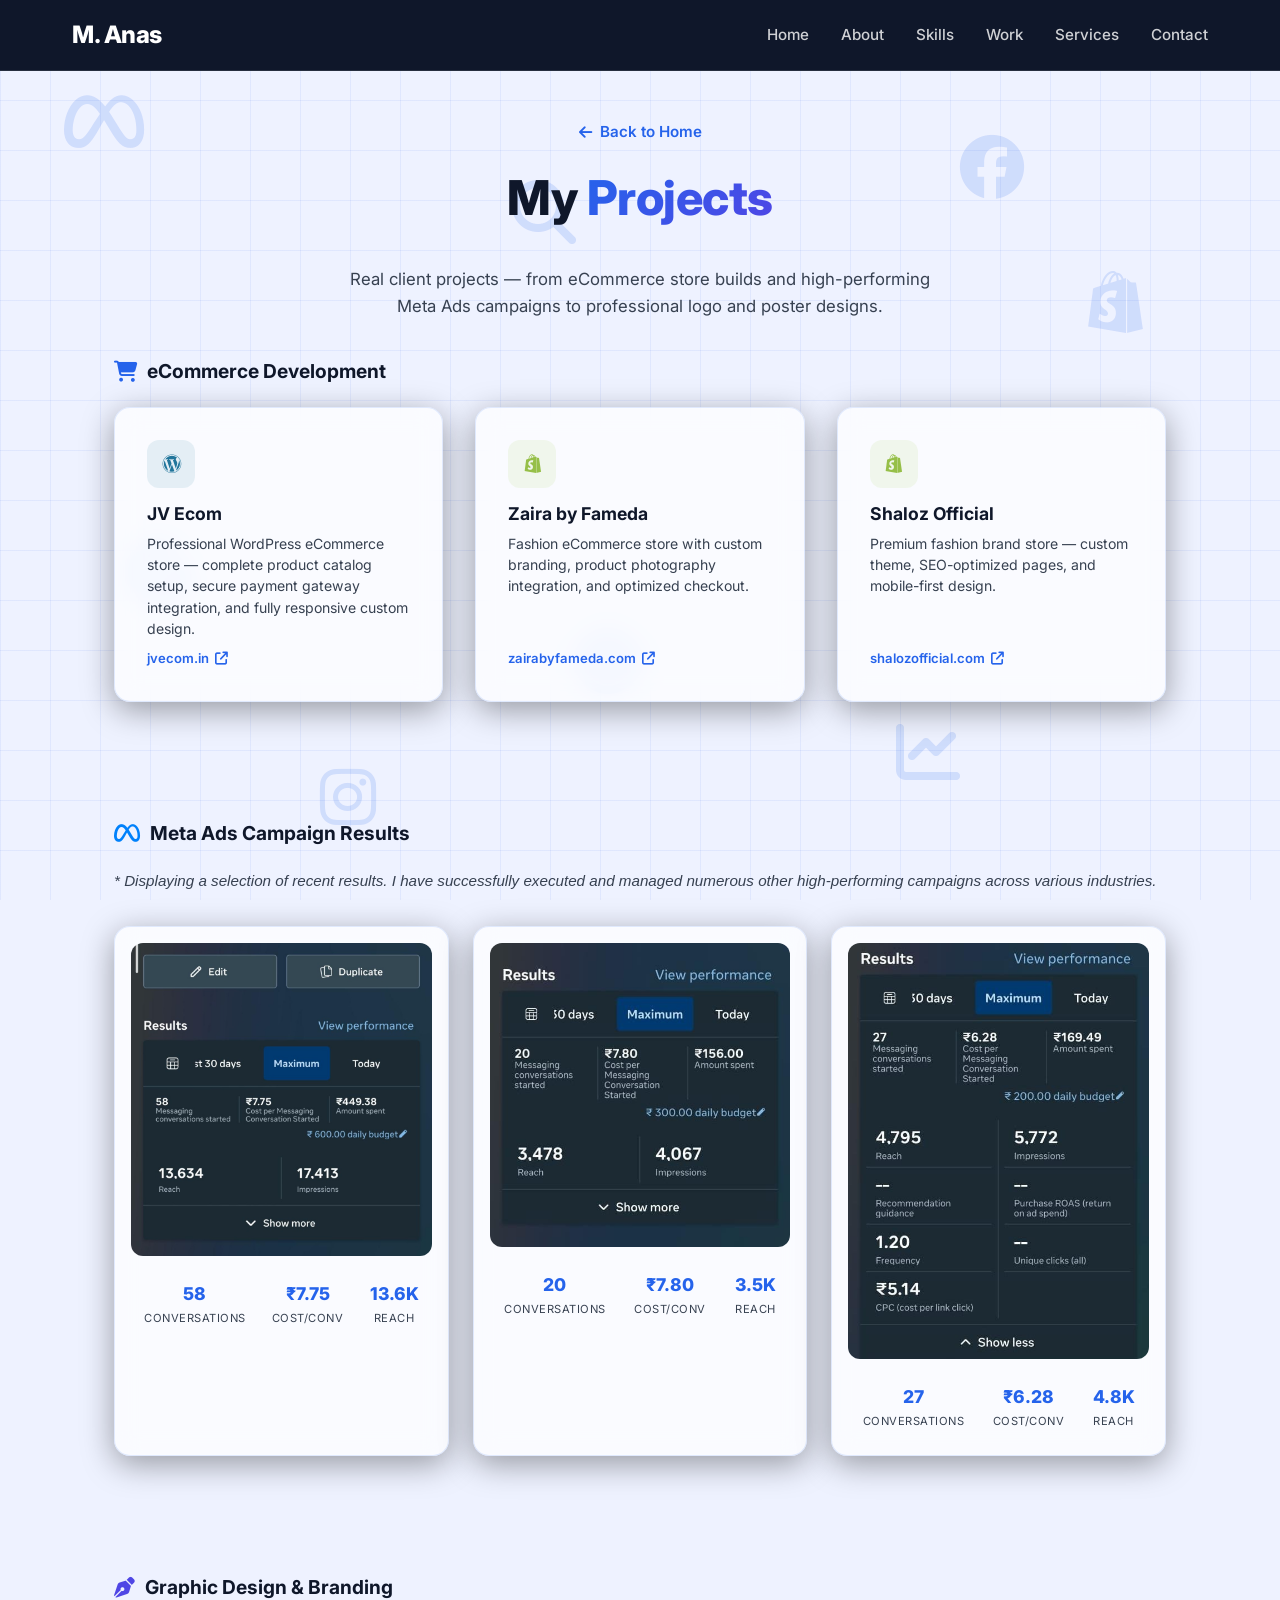
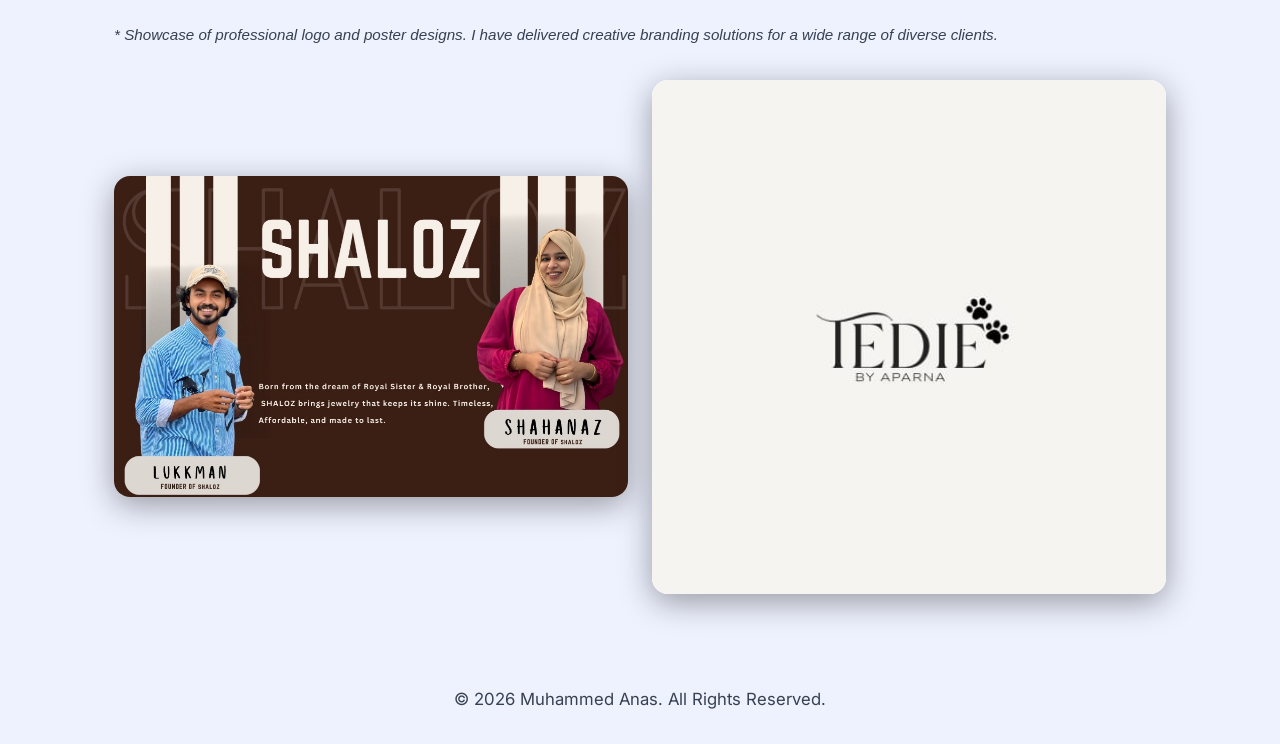
==== commit 88feee4e: "Reposition section captions below headings in projects.html" ====
--- a/projects.html
+++ b/projects.html
@@ -98,6 +98,9 @@
     <section class="section">
         <div class="container">
             <h3 class="subsection-title"><i class="fa-brands fa-meta" style="color: #0081FB;"></i> Meta Ads Campaign Results</h3>
+            <p class="text-muted" style="margin-bottom: 2rem; font-size: 0.95rem; font-style: italic;">
+                * Displaying a selection of recent results. I have successfully executed and managed numerous other high-performing campaigns across various industries.
+            </p>
             <div class="meta-ads-grid">
                 <div class="glass-panel meta-ads-card">
                     <img src="meta-ads-1.jpg" alt="Meta Ads Campaign 1 — 58 Conversations, 13.6K Reach" class="meta-ads-img">
@@ -123,17 +126,17 @@
                         <div class="meta-stat"><span class="meta-stat-value">4.8K</span><span class="meta-stat-label">Reach</span></div>
                     </div>
                 </div>
-            </div>
-            <p class="text-center text-muted" style="margin-top: 2rem; font-size: 0.9rem; font-style: italic;">
-                * Displaying a selection of recent results. I have successfully executed and managed numerous other high-performing campaigns across various industries.
-            </p>
         </div>
+    </section>
     </section>
 
     <!-- Graphic Design & Branding -->
     <section class="section">
         <div class="container">
             <h3 class="subsection-title"><i class="fa-solid fa-pen-nib" style="color: var(--neon-purple);"></i> Graphic Design & Branding</h3>
+            <p class="text-muted" style="margin-bottom: 2rem; font-size: 0.95rem; font-style: italic;">
+                * Showcase of professional logo and poster designs. I have delivered creative branding solutions for a wide range of diverse clients.
+            </p>
             <div class="meta-ads-grid" style="align-items: center;">
                 <div class="glass-panel meta-ads-card" style="padding: 0; border: none; overflow: hidden;">
                     <img src="design-poster.jpg" alt="Shaloz Poster Design" style="width: 100%; display: block;">
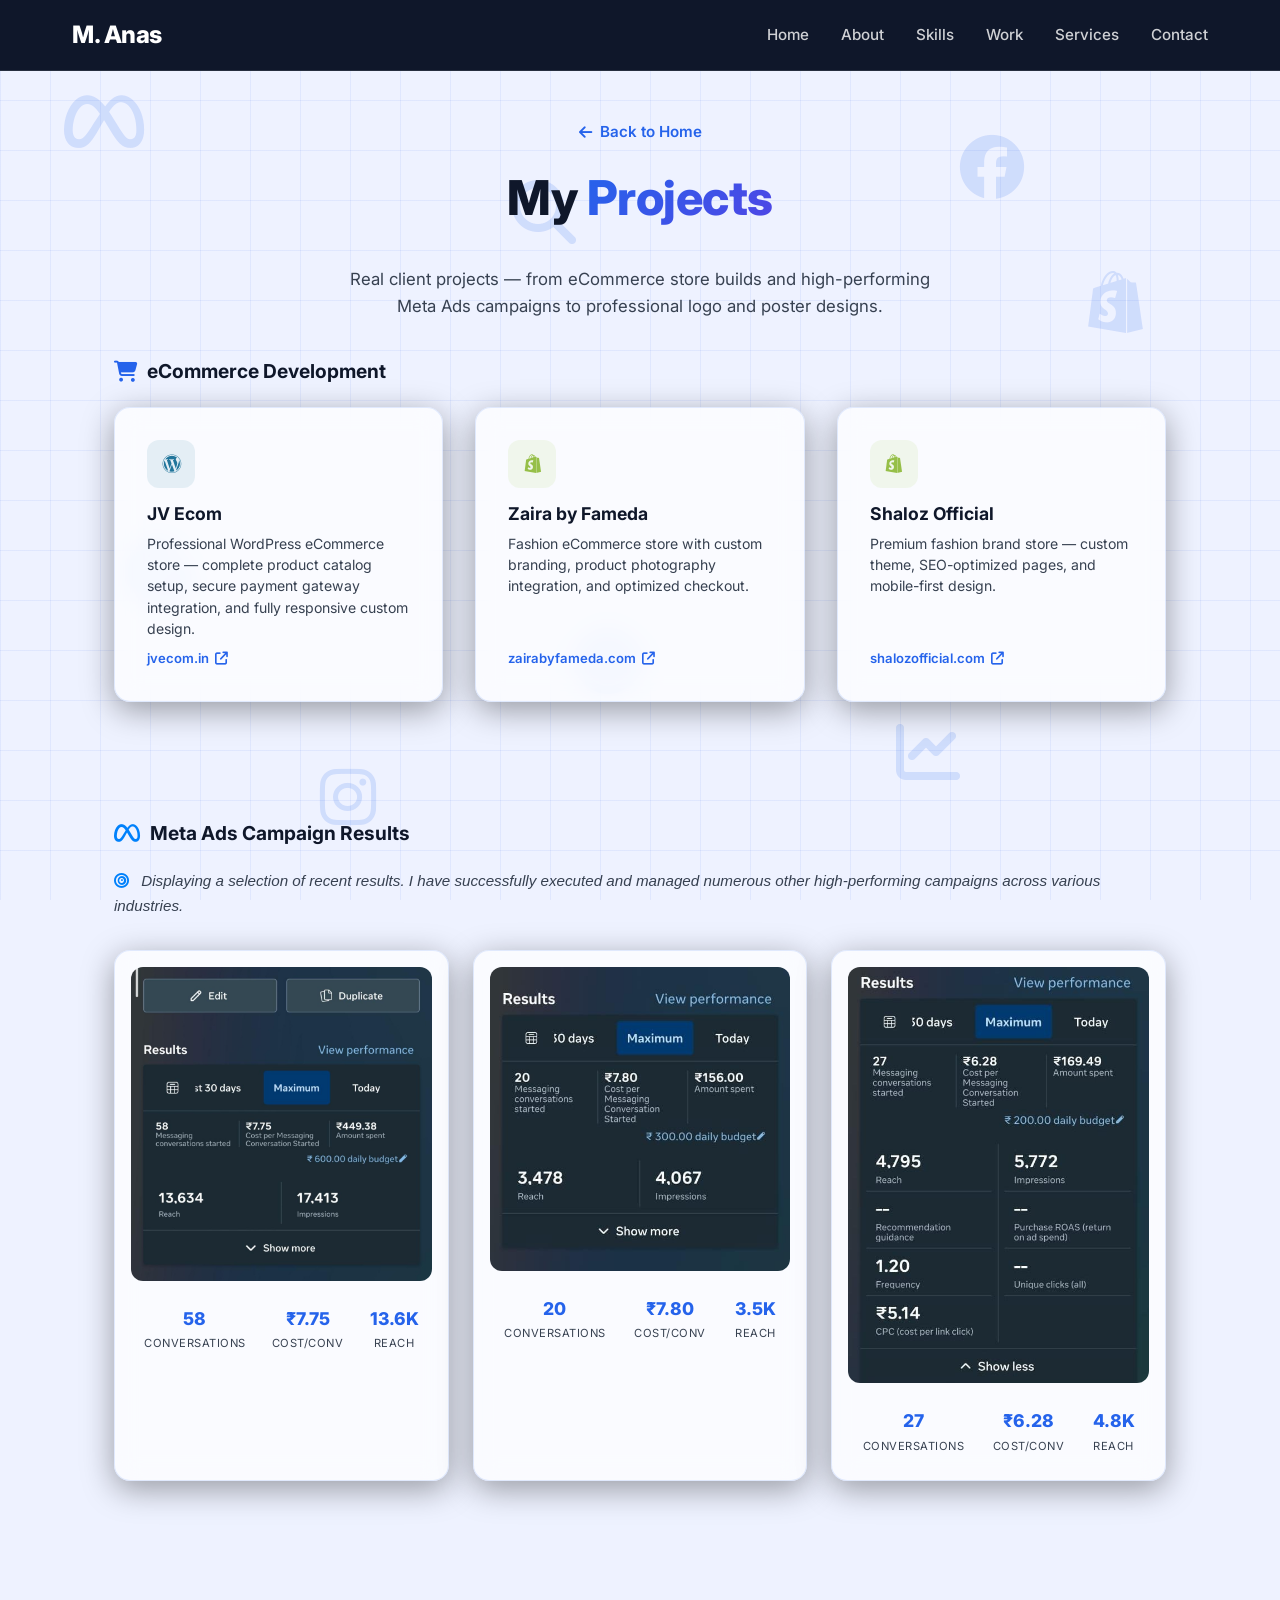
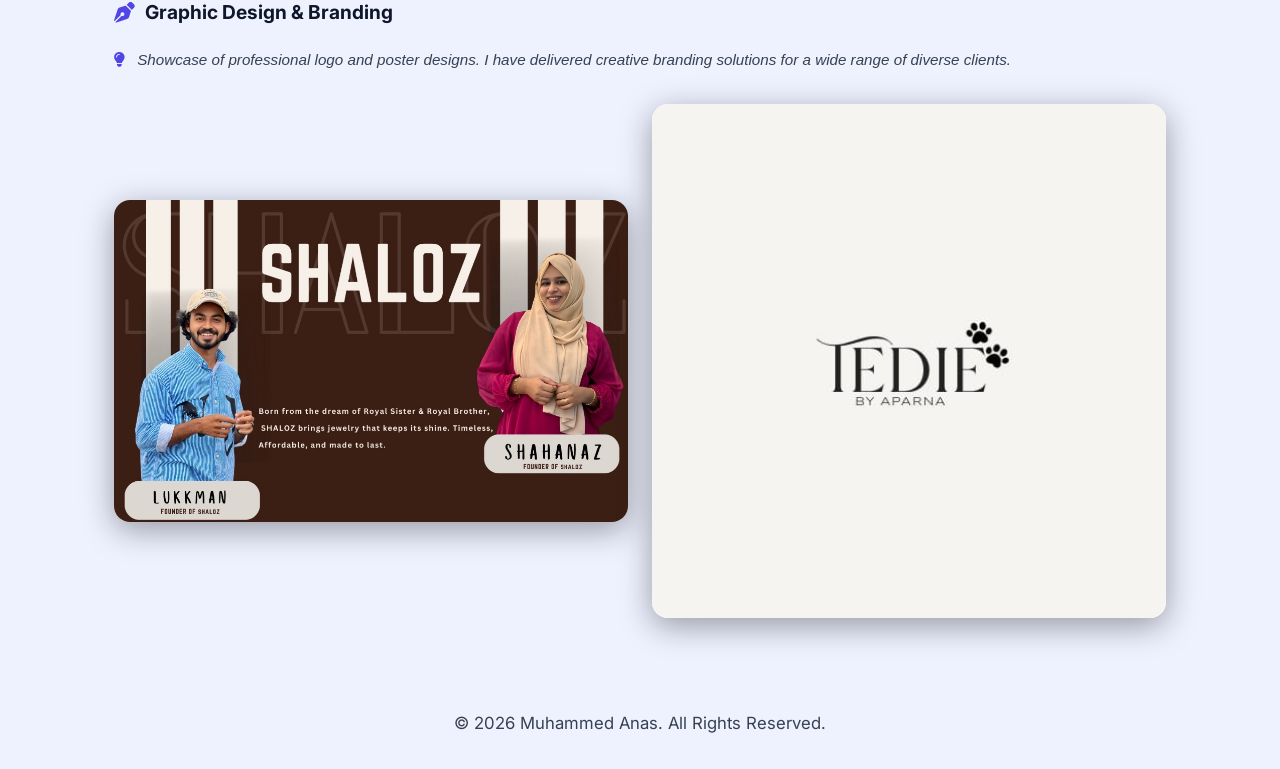
==== commit f8c6c5ab: "Replace asterisks with engaging icons in section captions" ====
--- a/projects.html
+++ b/projects.html
@@ -99,7 +99,7 @@
         <div class="container">
             <h3 class="subsection-title"><i class="fa-brands fa-meta" style="color: #0081FB;"></i> Meta Ads Campaign Results</h3>
             <p class="text-muted" style="margin-bottom: 2rem; font-size: 0.95rem; font-style: italic;">
-                * Displaying a selection of recent results. I have successfully executed and managed numerous other high-performing campaigns across various industries.
+                <i class="fa-solid fa-bullseye" style="color: #0081FB; margin-right: 8px;"></i> Displaying a selection of recent results. I have successfully executed and managed numerous other high-performing campaigns across various industries.
             </p>
             <div class="meta-ads-grid">
                 <div class="glass-panel meta-ads-card">
@@ -126,8 +126,8 @@
                         <div class="meta-stat"><span class="meta-stat-value">4.8K</span><span class="meta-stat-label">Reach</span></div>
                     </div>
                 </div>
+            </div>
         </div>
-    </section>
     </section>
 
     <!-- Graphic Design & Branding -->
@@ -135,7 +135,7 @@
         <div class="container">
             <h3 class="subsection-title"><i class="fa-solid fa-pen-nib" style="color: var(--neon-purple);"></i> Graphic Design & Branding</h3>
             <p class="text-muted" style="margin-bottom: 2rem; font-size: 0.95rem; font-style: italic;">
-                * Showcase of professional logo and poster designs. I have delivered creative branding solutions for a wide range of diverse clients.
+                <i class="fa-solid fa-lightbulb" style="color: var(--neon-purple); margin-right: 8px;"></i> Showcase of professional logo and poster designs. I have delivered creative branding solutions for a wide range of diverse clients.
             </p>
             <div class="meta-ads-grid" style="align-items: center;">
                 <div class="glass-panel meta-ads-card" style="padding: 0; border: none; overflow: hidden;">
